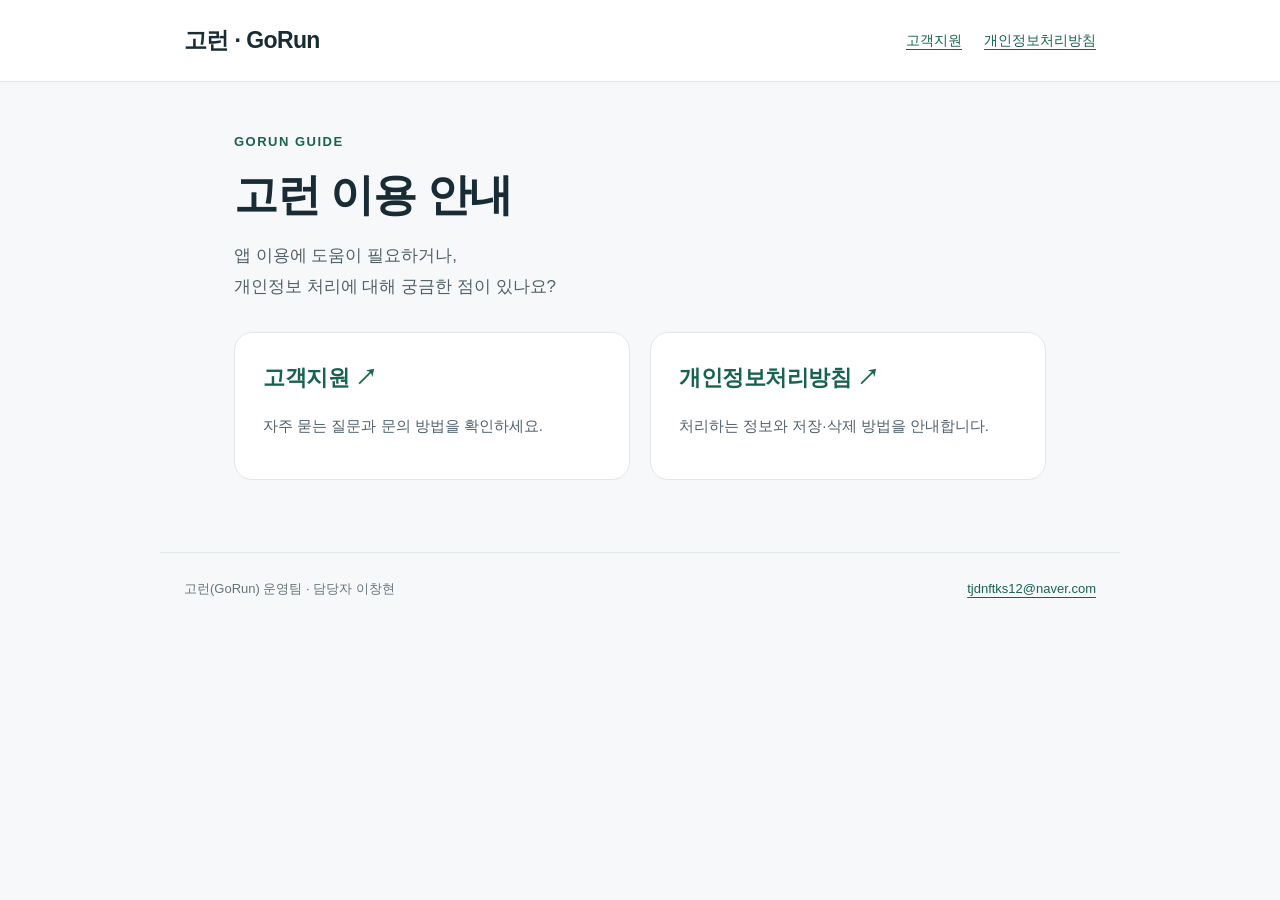
==== index.html @ a0dab5b0 "docs: 고런 개인정보처리방침과 고객지원 페이지 공개" ====
<!doctype html>
<html lang="ko"><head><meta charset="utf-8"><meta name="viewport" content="width=device-width, initial-scale=1"><title>지원 및 개인정보 안내 · 고런 GoRun</title><meta name="description" content="고런 GoRun 고객지원 및 개인정보처리방침."><meta name="color-scheme" content="light"><link rel="stylesheet" href="styles.css"></head>
<body><a class="skip" href="#main">본문으로 바로가기</a><header><nav aria-label="주 메뉴"><a class="brand" href="index.html">고런 · GoRun</a><div class="navlinks"><a href="support.html">고객지원</a><a href="privacy.html">개인정보처리방침</a></div></nav></header><main id="main"><div class="eyebrow">GORUN GUIDE</div><h1>고런 이용 안내</h1><p class="intro">앱 이용에 도움이 필요하거나,<br>개인정보 처리에 대해 궁금한 점이 있나요?</p><div class="grid"><a class="panel" href="support.html"><h2>고객지원 <span class="arrow" aria-hidden="true">↗</span></h2><p>자주 묻는 질문과 문의 방법을 확인하세요.</p></a><a class="panel" href="privacy.html"><h2>개인정보처리방침 <span class="arrow" aria-hidden="true">↗</span></h2><p>처리하는 정보와 저장·삭제 방법을 안내합니다.</p></a></div></main><footer><span>고런(GoRun) 운영팀 · 담당자 이창현</span><a href="mailto:tjdnftks12@naver.com">tjdnftks12@naver.com</a></footer></body></html>
---- styles.css ----
*{box-sizing:border-box}html{scroll-behavior:smooth}body{margin:0;background:#f6f8fa;color:#192b35;font-family:-apple-system,BlinkMacSystemFont,"Apple SD Gothic Neo","Malgun Gothic",sans-serif;line-height:1.8;word-break:keep-all}a{color:#17634e;text-underline-offset:4px;overflow-wrap:anywhere}a:hover{color:#0d4234}a:focus-visible,summary:focus-visible{outline:3px solid #267e67;outline-offset:5px}header{background:#fff;border-bottom:1px solid #e0e7e9}nav{max-width:960px;margin:auto;padding:20px 24px;display:flex;align-items:center;justify-content:space-between;gap:20px;flex-wrap:wrap}.brand{font-weight:800;font-size:23px;letter-spacing:-.6px;text-decoration:none;color:#192b35}.navlinks{display:flex;gap:22px;font-size:14px}.navlinks a[aria-current=page]{font-weight:700}main{max-width:860px;margin:48px auto 72px;padding:0 24px}h1{font-size:clamp(30px,5vw,44px);letter-spacing:-1.3px;line-height:1.3;margin:12px 0 18px}h2{font-size:22px;line-height:1.5;letter-spacing:-.5px;margin:0 0 18px}h3{font-size:17px;margin:24px 0 10px}p{margin:12px 0}.eyebrow{color:#17634e;font-size:13px;font-weight:750;letter-spacing:1.5px}.intro{color:#50616a;font-size:17px}.meta{color:#65757d;font-size:14px}.panel,section{background:#fff;border:1px solid #e0e7e9;border-radius:18px;padding:28px;margin-top:24px}.contact{background:#ecf5f1;border-color:#d3e6dd}.email{font-size:clamp(19px,4vw,24px);font-weight:700}.grid{display:grid;grid-template-columns:1fr 1fr;gap:20px;margin-top:30px}.grid .panel{margin:0;text-decoration:none}.grid p{color:#50616a;font-size:15px}.arrow{font-size:22px}.scroll{overflow-x:auto}table{border-collapse:collapse;width:100%;font-size:15px}th,td{text-align:left;vertical-align:top;padding:14px 12px;border-bottom:1px solid #e0e7e9}th{background:#f2f6f5;font-weight:650}td:first-child{min-width:135px;width:30%;font-weight:600}ul,ol{padding-left:24px}li{margin:9px 0}details{border-top:1px solid #e0e7e9;padding:17px 0}details:last-child{padding-bottom:0}summary{font-size:17px;font-weight:650;cursor:pointer}details p{color:#50616a}.notice{border-left:3px solid #267e67;padding:8px 16px;background:#f3f8f5;color:#50616a;font-size:14px}footer{max-width:960px;margin:auto;padding:24px;border-top:1px solid #e0e7e9;color:#65757d;font-size:13px;display:flex;justify-content:space-between;gap:12px;flex-wrap:wrap}.skip{position:absolute;left:16px;top:-80px;padding:10px;background:#fff;z-index:3}.skip:focus{top:12px}@media(max-width:600px){main{margin-top:30px;padding:0 18px}section,.panel{padding:22px 18px;border-radius:14px}.grid{grid-template-columns:1fr}.navlinks{gap:16px}nav{padding:16px 18px}h2{font-size:20px}th,td{padding:12px 8px;font-size:14px}}@media(prefers-reduced-motion:reduce){html{scroll-behavior:auto}}
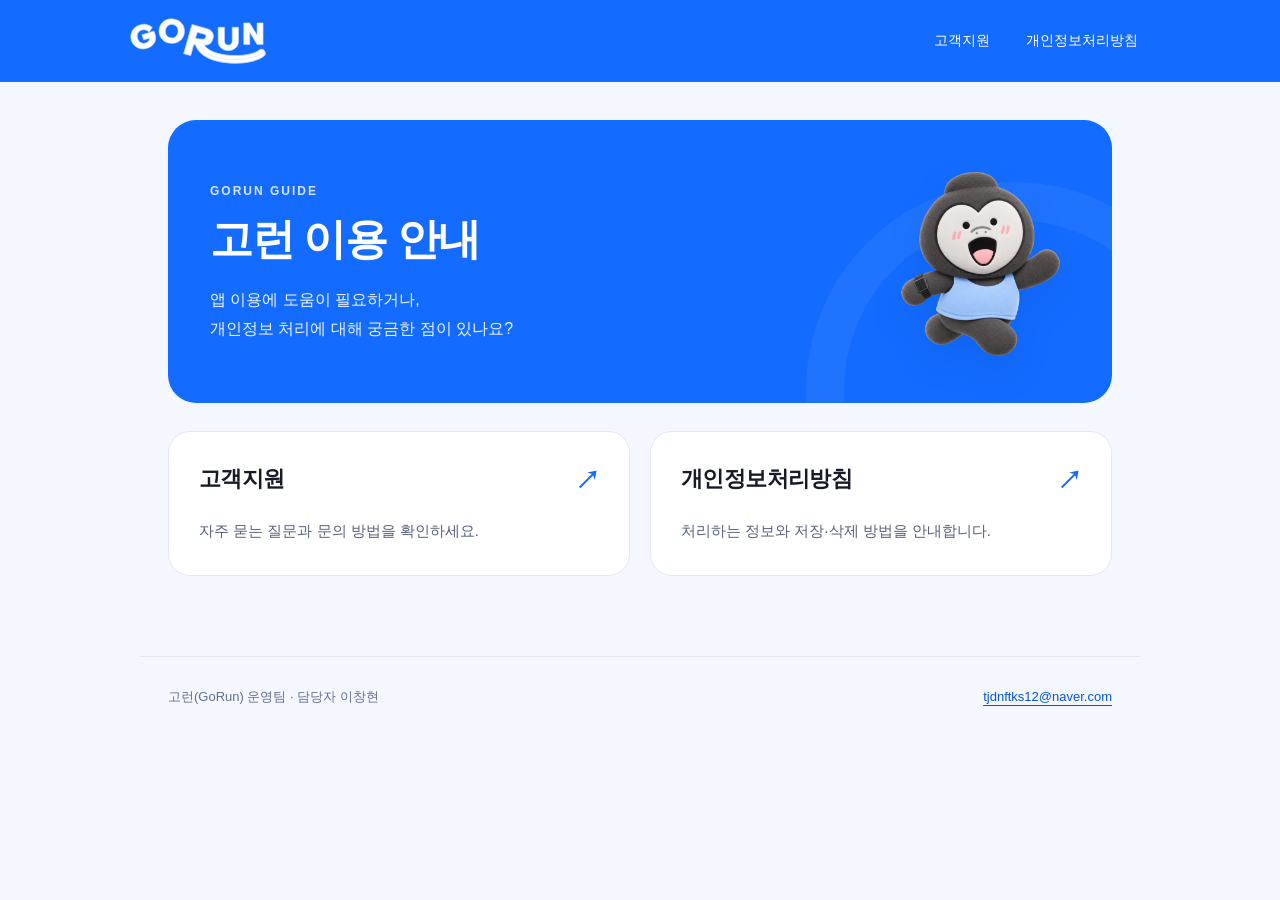
==== commit 49dd5c08: "style: 공개 안내 페이지에 고런 브랜딩 적용" ====
--- a/index.html
+++ b/index.html
@@ -1,3 +1,3 @@
 <!doctype html>
-<html lang="ko"><head><meta charset="utf-8"><meta name="viewport" content="width=device-width, initial-scale=1"><title>지원 및 개인정보 안내 · 고런 GoRun</title><meta name="description" content="고런 GoRun 고객지원 및 개인정보처리방침."><meta name="color-scheme" content="light"><link rel="stylesheet" href="styles.css"></head>
-<body><a class="skip" href="#main">본문으로 바로가기</a><header><nav aria-label="주 메뉴"><a class="brand" href="index.html">고런 · GoRun</a><div class="navlinks"><a href="support.html">고객지원</a><a href="privacy.html">개인정보처리방침</a></div></nav></header><main id="main"><div class="eyebrow">GORUN GUIDE</div><h1>고런 이용 안내</h1><p class="intro">앱 이용에 도움이 필요하거나,<br>개인정보 처리에 대해 궁금한 점이 있나요?</p><div class="grid"><a class="panel" href="support.html"><h2>고객지원 <span class="arrow" aria-hidden="true">↗</span></h2><p>자주 묻는 질문과 문의 방법을 확인하세요.</p></a><a class="panel" href="privacy.html"><h2>개인정보처리방침 <span class="arrow" aria-hidden="true">↗</span></h2><p>처리하는 정보와 저장·삭제 방법을 안내합니다.</p></a></div></main><footer><span>고런(GoRun) 운영팀 · 담당자 이창현</span><a href="mailto:tjdnftks12@naver.com">tjdnftks12@naver.com</a></footer></body></html>+<html lang="ko"><head><meta charset="utf-8"><meta name="viewport" content="width=device-width, initial-scale=1"><title>지원 및 개인정보 안내 · 고런 GoRun</title><meta name="description" content="고런 GoRun 고객지원 및 개인정보처리방침."><meta name="color-scheme" content="light"><meta name="theme-color" content="#136bff"><link rel="icon" type="image/png" href="assets/favicon.png"><link rel="stylesheet" href="styles.css?v=brand-20261023"></head>
+<body><a class="skip" href="#main">본문으로 바로가기</a><header><nav aria-label="주 메뉴"><a class="brand" href="index.html" aria-label="고런 GoRun 이용 안내"><img src="assets/gorun-wordmark.svg" alt="고런 GoRun" width="138" height="46"></a><div class="navlinks"><a href="support.html">고객지원</a><a href="privacy.html">개인정보처리방침</a></div></nav></header><main id="main"><div class="page-hero"><div class="hero-copy"><div class="eyebrow">GORUN GUIDE</div><h1>고런 이용 안내</h1><p class="intro">앱 이용에 도움이 필요하거나,<br>개인정보 처리에 대해 궁금한 점이 있나요?</p></div><img class="hero-mascot" src="assets/gorun-character.webp" alt="" width="190" height="203" decoding="async"></div><div class="grid"><a class="panel" href="support.html"><h2>고객지원 <span class="arrow" aria-hidden="true">↗</span></h2><p>자주 묻는 질문과 문의 방법을 확인하세요.</p></a><a class="panel" href="privacy.html"><h2>개인정보처리방침 <span class="arrow" aria-hidden="true">↗</span></h2><p>처리하는 정보와 저장·삭제 방법을 안내합니다.</p></a></div></main><footer><span>고런(GoRun) 운영팀 · 담당자 이창현</span><a href="mailto:tjdnftks12@naver.com">tjdnftks12@naver.com</a></footer></body></html>
--- a/styles.css
+++ b/styles.css
@@ -1 +1,11 @@
-*{box-sizing:border-box}html{scroll-behavior:smooth}body{margin:0;background:#f6f8fa;color:#192b35;font-family:-apple-system,BlinkMacSystemFont,"Apple SD Gothic Neo","Malgun Gothic",sans-serif;line-height:1.8;word-break:keep-all}a{color:#17634e;text-underline-offset:4px;overflow-wrap:anywhere}a:hover{color:#0d4234}a:focus-visible,summary:focus-visible{outline:3px solid #267e67;outline-offset:5px}header{background:#fff;border-bottom:1px solid #e0e7e9}nav{max-width:960px;margin:auto;padding:20px 24px;display:flex;align-items:center;justify-content:space-between;gap:20px;flex-wrap:wrap}.brand{font-weight:800;font-size:23px;letter-spacing:-.6px;text-decoration:none;color:#192b35}.navlinks{display:flex;gap:22px;font-size:14px}.navlinks a[aria-current=page]{font-weight:700}main{max-width:860px;margin:48px auto 72px;padding:0 24px}h1{font-size:clamp(30px,5vw,44px);letter-spacing:-1.3px;line-height:1.3;margin:12px 0 18px}h2{font-size:22px;line-height:1.5;letter-spacing:-.5px;margin:0 0 18px}h3{font-size:17px;margin:24px 0 10px}p{margin:12px 0}.eyebrow{color:#17634e;font-size:13px;font-weight:750;letter-spacing:1.5px}.intro{color:#50616a;font-size:17px}.meta{color:#65757d;font-size:14px}.panel,section{background:#fff;border:1px solid #e0e7e9;border-radius:18px;padding:28px;margin-top:24px}.contact{background:#ecf5f1;border-color:#d3e6dd}.email{font-size:clamp(19px,4vw,24px);font-weight:700}.grid{display:grid;grid-template-columns:1fr 1fr;gap:20px;margin-top:30px}.grid .panel{margin:0;text-decoration:none}.grid p{color:#50616a;font-size:15px}.arrow{font-size:22px}.scroll{overflow-x:auto}table{border-collapse:collapse;width:100%;font-size:15px}th,td{text-align:left;vertical-align:top;padding:14px 12px;border-bottom:1px solid #e0e7e9}th{background:#f2f6f5;font-weight:650}td:first-child{min-width:135px;width:30%;font-weight:600}ul,ol{padding-left:24px}li{margin:9px 0}details{border-top:1px solid #e0e7e9;padding:17px 0}details:last-child{padding-bottom:0}summary{font-size:17px;font-weight:650;cursor:pointer}details p{color:#50616a}.notice{border-left:3px solid #267e67;padding:8px 16px;background:#f3f8f5;color:#50616a;font-size:14px}footer{max-width:960px;margin:auto;padding:24px;border-top:1px solid #e0e7e9;color:#65757d;font-size:13px;display:flex;justify-content:space-between;gap:12px;flex-wrap:wrap}.skip{position:absolute;left:16px;top:-80px;padding:10px;background:#fff;z-index:3}.skip:focus{top:12px}@media(max-width:600px){main{margin-top:30px;padding:0 18px}section,.panel{padding:22px 18px;border-radius:14px}.grid{grid-template-columns:1fr}.navlinks{gap:16px}nav{padding:16px 18px}h2{font-size:20px}th,td{padding:12px 8px;font-size:14px}}@media(prefers-reduced-motion:reduce){html{scroll-behavior:auto}}+:root{--brand:#136bff;--brand-dark:#0753d5;--ink:#161b26;--muted:#56627a;--line:#e2e8f3;--surface:#f4f7ff}
+*{box-sizing:border-box}html{scroll-behavior:smooth}body{margin:0;background:var(--surface);color:var(--ink);font-family:-apple-system,BlinkMacSystemFont,"Apple SD Gothic Neo","Malgun Gothic",sans-serif;line-height:1.85;word-break:keep-all;-webkit-font-smoothing:antialiased}
+a{color:var(--brand-dark);text-underline-offset:4px;overflow-wrap:anywhere}a:hover{color:#003d9f}a:focus-visible,summary:focus-visible{outline:3px solid var(--brand);outline-offset:5px}header{background:var(--brand)}nav{max-width:1080px;margin:auto;padding:18px 28px;display:flex;align-items:center;justify-content:space-between;gap:24px}.brand{display:inline-flex;flex:0 0 auto;align-items:center;text-decoration:none}.brand img{display:block;width:138px;height:auto}.navlinks{display:flex;align-items:center;gap:8px;font-size:14px}.navlinks a{padding:8px 14px;color:#fff;text-decoration:none;border-radius:999px}.navlinks a:hover,.navlinks a[aria-current=page]{background:#ffffff26}.navlinks a[aria-current=page]{font-weight:700}header a:focus-visible{outline-color:#fff}
+main{max-width:1000px;margin:38px auto 80px;padding:0 28px}.page-hero{position:relative;display:grid;grid-template-columns:minmax(0,1fr) 190px;gap:32px;align-items:center;overflow:hidden;padding:40px 42px;margin-bottom:24px;border-radius:28px;background:var(--brand);color:#fff}.page-hero:after{content:"";position:absolute;width:340px;height:340px;right:-110px;bottom:-195px;border:38px solid #ffffff0d;border-radius:50%;pointer-events:none}.hero-copy{position:relative;z-index:1;min-width:0}.hero-mascot{position:relative;z-index:1;display:block;width:100%;height:auto;filter:drop-shadow(0 16px 16px #003d9f24)}
+h1{font-size:clamp(30px,4.5vw,43px);letter-spacing:-1.5px;line-height:1.3;margin:10px 0 18px}h2{font-size:22px;line-height:1.5;letter-spacing:-.6px;margin:0 0 18px}h3{font-size:17px;margin:24px 0 10px}p{margin:12px 0}.eyebrow{color:var(--brand-dark);font-size:12px;font-weight:750;letter-spacing:2px}.intro{color:var(--muted);font-size:17px}.page-hero .eyebrow{color:#fff;opacity:.82}.page-hero .intro{color:#fff;opacity:.92;margin-bottom:0;font-size:16px;line-height:1.8}.meta{color:#637087;font-size:13px}
+.panel,section{background:#fff;border:1px solid var(--line);border-radius:22px;padding:32px;margin-top:24px}section h2{color:var(--brand-dark)}.contact{background:#eaf2ff;border-color:#cddfff;padding:26px 32px}.contact h2{margin-bottom:8px}.contact strong{color:#17458b}.email{font-size:clamp(18px,3.4vw,25px);font-weight:700}.grid{display:grid;grid-template-columns:1fr 1fr;gap:20px;margin-top:28px}.grid .panel{margin:0;padding:30px;text-decoration:none;transition:border-color .15s ease,transform .15s ease}.grid .panel:hover{border-color:#83b1ff;transform:translateY(-3px)}.grid h2{display:flex;justify-content:space-between;color:var(--ink)}.grid p{color:var(--muted);font-size:15px;margin-bottom:0}.arrow{color:var(--brand);font-size:25px}
+.scroll{overflow-x:auto;-webkit-overflow-scrolling:touch}table{border-collapse:collapse;width:100%;font-size:15px}th,td{text-align:left;vertical-align:top;padding:16px 14px;border-bottom:1px solid var(--line)}th{background:#eff5ff;color:#214c8e;font-weight:650}td:first-child{min-width:135px;width:30%;font-weight:600}tbody tr:last-child td{border-bottom:0}ul,ol{padding-left:24px}li{margin:9px 0}li::marker{color:var(--brand)}details{border-top:1px solid var(--line);padding:18px 0}details:last-child{padding-bottom:0}summary{font-size:16px;font-weight:650;cursor:pointer}summary::marker{color:var(--brand)}details[open] summary{color:var(--brand-dark)}details p{color:var(--muted);padding-left:18px}.notice{border-left:3px solid var(--brand);padding:12px 16px;background:#f1f6ff;color:var(--muted);font-size:14px;border-radius:0 10px 10px 0}
+footer{max-width:1000px;margin:auto;padding:28px;border-top:1px solid var(--line);color:#637087;font-size:13px;display:flex;justify-content:space-between;gap:12px;flex-wrap:wrap}.skip{position:absolute;left:16px;top:-80px;padding:10px 16px;background:#fff;z-index:3;border-radius:8px}.skip:focus{top:12px}
+@media(max-width:640px){nav{padding:16px 18px;gap:12px}.brand img{width:102px}.navlinks{gap:2px;font-size:12px}.navlinks a{padding:7px 9px}main{margin-top:22px;padding:0 18px;margin-bottom:52px}.page-hero{display:flex;flex-direction:column;align-items:flex-start;gap:0;padding:28px 26px 22px;border-radius:22px}.hero-mascot{width:112px;align-self:flex-end;margin-top:4px}.page-hero:after{right:-170px;bottom:-235px}h1{font-size:30px;letter-spacing:-1px;margin-bottom:14px}.page-hero .intro{font-size:15px}.eyebrow{font-size:11px}section,.panel{padding:24px 21px;border-radius:18px}.contact{padding:23px 21px}.grid{grid-template-columns:1fr;gap:16px}.grid .panel{padding:24px}h2{font-size:20px}th,td{padding:13px 9px;font-size:14px}td:first-child{min-width:110px;width:34%}details p{padding-left:0}footer{padding:24px 18px}}
+@media(max-width:360px){nav{flex-wrap:wrap;gap:8px}.navlinks{margin-left:auto}.page-hero{padding:25px 21px 20px}h1{font-size:27px}}
+@media(prefers-reduced-motion:reduce){html{scroll-behavior:auto}.grid .panel{transition:none}.grid .panel:hover{transform:none}}
